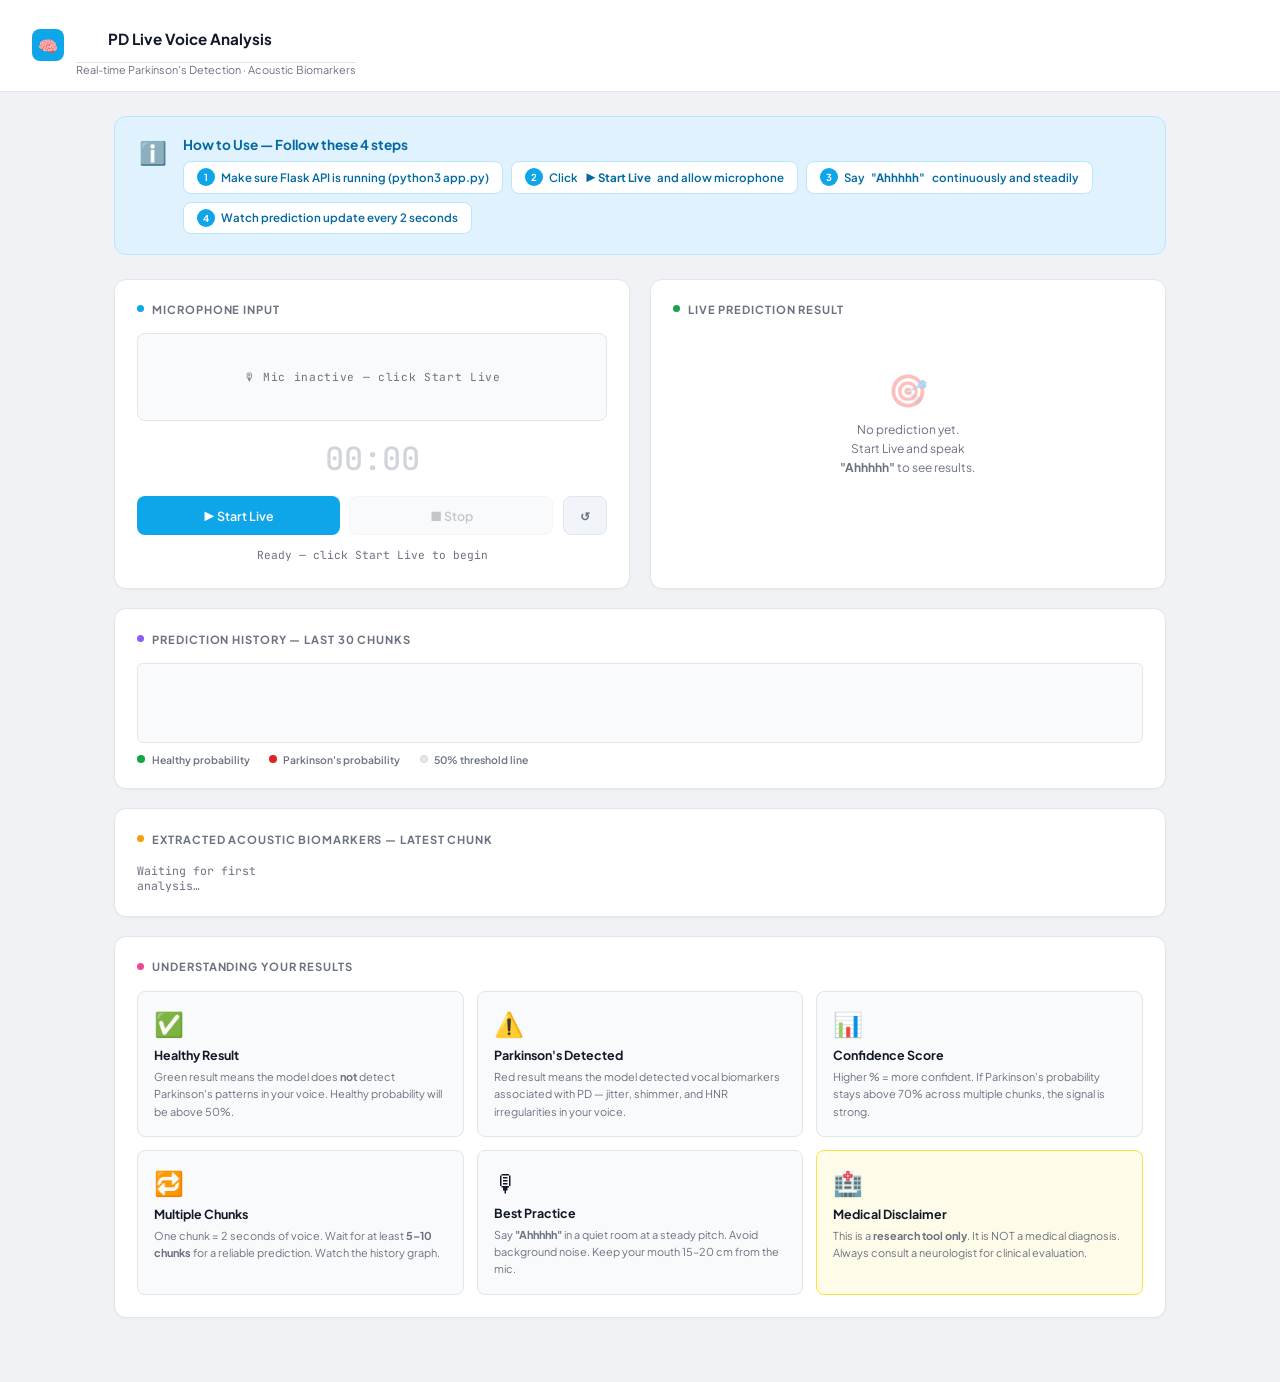
==== index.html @ 87183271 "Initial commit" ====
<!DOCTYPE html>
<html lang="en">
<head>
<meta charset="UTF-8"/>
<meta name="viewport" content="width=device-width, initial-scale=1.0"/>
<title>PD Live Voice Analysis</title>
<link href="https://fonts.googleapis.com/css2?family=Plus+Jakarta+Sans:wght@400;500;600;700;800&family=JetBrains+Mono:wght@400;500&display=swap" rel="stylesheet"/>
<style>
*,*::before,*::after{box-sizing:border-box;margin:0;padding:0}
:root{
  --bg:#f0f2f5;
  --white:#ffffff;
  --border:#e2e5ea;
  --text:#111827;
  --sub:#6b7280;
  --accent:#0ea5e9;
  --accent-bg:#e0f2fe;
  --healthy:#16a34a;
  --healthy-bg:#dcfce7;
  --healthy-border:#86efac;
  --danger:#dc2626;
  --danger-bg:#fee2e2;
  --danger-border:#fca5a5;
  --warn:#d97706;
  --warn-bg:#fef3c7;
  --font:'Plus Jakarta Sans',sans-serif;
  --mono:'JetBrains Mono',monospace;
}
body{font-family:var(--font);background:var(--bg);color:var(--text);min-height:100vh}

/* ── Top bar ──────────────────────────────────────────── */
.topbar{background:var(--white);border-bottom:1px solid var(--border);padding:0.9rem 2rem;display:flex;align-items:center;justify-content:space-between;position:sticky;top:0;z-index:100}
.topbar-left{display:flex;align-items:center;gap:0.75rem}
.logo{width:32px;height:32px;background:var(--accent);border-radius:8px;display:flex;align-items:center;justify-content:center;font-size:1rem}
.topbar h1{font-size:1rem;font-weight:700;color:var(--text)}
.topbar p{font-size:0.72rem;color:var(--sub);margin-top:1px}
.live-pill{display:flex;align-items:center;gap:0.4rem;background:var(--danger-bg);border:1px solid var(--danger-border);color:var(--danger);font-size:0.65rem;font-family:var(--mono);letter-spacing:0.08em;text-transform:uppercase;padding:0.25rem 0.65rem;border-radius:20px;opacity:0;transition:opacity 0.3s}
.live-pill.on{opacity:1}
.live-dot{width:6px;height:6px;border-radius:50%;background:var(--danger);animation:blink 1s infinite}
@keyframes blink{0%,100%{opacity:1}50%{opacity:0.2}}

/* ── Layout ───────────────────────────────────────────── */
.page{max-width:1100px;margin:0 auto;padding:1.5rem 1.5rem 4rem}

/* ── How to use banner ────────────────────────────────── */
.how-banner{background:var(--accent-bg);border:1px solid #bae6fd;border-radius:12px;padding:1.2rem 1.5rem;margin-bottom:1.5rem;display:flex;gap:1rem;align-items:flex-start}
.how-banner .icon{font-size:1.4rem;flex-shrink:0;margin-top:2px}
.how-banner h3{font-size:0.85rem;font-weight:700;color:#0369a1;margin-bottom:0.5rem}
.steps{display:flex;gap:0.5rem;flex-wrap:wrap}
.step{background:white;border:1px solid #bae6fd;border-radius:8px;padding:0.4rem 0.8rem;font-size:0.72rem;color:#0369a1;font-weight:600;display:flex;align-items:center;gap:0.4rem}
.step-num{background:#0ea5e9;color:white;width:18px;height:18px;border-radius:50%;display:flex;align-items:center;justify-content:center;font-size:0.6rem;font-weight:700;flex-shrink:0}

/* ── Grid ─────────────────────────────────────────────── */
.grid{display:grid;grid-template-columns:1fr 1fr;gap:1.2rem;margin-bottom:1.2rem}
@media(max-width:700px){.grid{grid-template-columns:1fr}}
.full{grid-column:1/-1}

/* ── Card ─────────────────────────────────────────────── */
.card{background:var(--white);border:1px solid var(--border);border-radius:12px;padding:1.4rem;box-shadow:0 1px 3px rgba(0,0,0,0.04)}
.card-title{font-size:0.7rem;font-weight:700;letter-spacing:0.08em;text-transform:uppercase;color:var(--sub);margin-bottom:1.1rem;display:flex;align-items:center;gap:0.5rem}
.card-title .dot{width:7px;height:7px;border-radius:50%;background:var(--accent)}

/* ── Waveform ─────────────────────────────────────────── */
.wave-wrap{background:#f8fafc;border:1px solid var(--border);border-radius:8px;height:88px;position:relative;overflow:hidden;margin-bottom:1rem}
canvas{width:100%;height:100%;display:block}
.wave-idle{position:absolute;inset:0;display:flex;align-items:center;justify-content:center;font-size:0.7rem;color:var(--sub);font-family:var(--mono);letter-spacing:0.06em;pointer-events:none;transition:opacity 0.3s}

/* ── Timer ────────────────────────────────────────────── */
.timer{text-align:center;font-family:var(--mono);font-size:2rem;font-weight:500;color:#d1d5db;margin-bottom:1rem;transition:color 0.3s}
.timer.active{color:var(--accent)}

/* ── Buttons ──────────────────────────────────────────── */
.btn-row{display:flex;gap:0.6rem}
.btn{font-family:var(--font);font-size:0.78rem;font-weight:600;border:none;border-radius:8px;padding:0.65rem 1.2rem;cursor:pointer;transition:all 0.15s;flex:1}
.btn:disabled{opacity:0.4;cursor:not-allowed}
.btn:not(:disabled):active{transform:scale(0.97)}
.btn-start{background:var(--accent);color:white}
.btn-start:not(:disabled):hover{background:#0284c7}
.btn-start.recording{background:var(--danger);animation:pulse 1.2s ease-in-out infinite}
@keyframes pulse{0%,100%{box-shadow:0 0 0 0 rgba(220,38,38,0.4)}50%{box-shadow:0 0 0 8px rgba(220,38,38,0)}}
.btn-stop{background:#f1f5f9;color:var(--sub);border:1px solid var(--border)}
.btn-stop:not(:disabled):hover{background:#e2e8f0;color:var(--text)}
.btn-reset{background:#f1f5f9;color:var(--sub);border:1px solid var(--border);flex:0;padding:0.65rem 1rem}
.btn-reset:not(:disabled):hover{background:#fee2e2;color:var(--danger);border-color:var(--danger-border)}

/* ── Status ───────────────────────────────────────────── */
.status{font-size:0.7rem;text-align:center;color:var(--sub);font-family:var(--mono);margin-top:0.8rem;min-height:1.1rem}
.status.ok{color:var(--healthy)}.status.err{color:var(--danger)}.status.live{color:var(--accent)}

/* ── Result idle ──────────────────────────────────────── */
.result-idle{display:flex;flex-direction:column;align-items:center;justify-content:center;height:180px;gap:0.6rem;text-align:center}
.result-idle .icon{font-size:2rem;opacity:0.3}
.result-idle p{font-size:0.75rem;color:var(--sub);line-height:1.6}

/* ── Result card ──────────────────────────────────────── */
.result-box{border-radius:10px;padding:1.2rem;margin-bottom:1rem}
.result-box.healthy{background:var(--healthy-bg);border:1.5px solid var(--healthy-border)}
.result-box.parkinsons{background:var(--danger-bg);border:1.5px solid var(--danger-border)}
.result-box.analyzing{background:var(--accent-bg);border:1.5px solid #bae6fd}
.result-header{display:flex;align-items:center;gap:0.75rem;margin-bottom:0.8rem}
.result-icon{font-size:2rem}
.result-label{font-size:1.5rem;font-weight:800;line-height:1}
.result-box.healthy .result-label{color:var(--healthy)}
.result-box.parkinsons .result-label{color:var(--danger)}
.result-box.analyzing .result-label{color:var(--accent)}
.result-meta{font-size:0.68rem;color:var(--sub);margin-top:0.3rem;font-family:var(--mono)}

/* ── Confidence bars ──────────────────────────────────── */
.conf-row{display:flex;align-items:center;gap:0.7rem;margin-bottom:0.5rem}
.conf-lbl{font-size:0.68rem;font-weight:600;width:85px;flex-shrink:0}
.conf-lbl.h{color:var(--healthy)}.conf-lbl.p{color:var(--danger)}
.bar-bg{flex:1;height:8px;background:#e5e7eb;border-radius:4px;overflow:hidden}
.bar-fg{height:100%;border-radius:4px;transition:width 0.5s cubic-bezier(.34,1.2,.64,1)}
.bar-fg.healthy{background:var(--healthy)}
.bar-fg.danger{background:var(--danger)}
.conf-pct{font-family:var(--mono);font-size:0.75rem;font-weight:600;width:38px;text-align:right}

/* ── Verdict box ──────────────────────────────────────── */
.verdict{border-radius:8px;padding:0.8rem 1rem;font-size:0.78rem;font-weight:600;margin-top:0.8rem;display:flex;gap:0.6rem;align-items:flex-start;line-height:1.5}
.verdict.healthy{background:#f0fdf4;color:#15803d;border:1px solid var(--healthy-border)}
.verdict.parkinsons{background:#fef2f2;color:#b91c1c;border:1px solid var(--danger-border)}
.verdict.low{background:#fefce8;color:#854d0e;border:1px solid #fde047}

/* ── Chunk stats ──────────────────────────────────────── */
.stats-row{display:flex;gap:0.6rem;margin-top:0.8rem;flex-wrap:wrap}
.stat-pill{background:#f8fafc;border:1px solid var(--border);border-radius:6px;padding:0.4rem 0.75rem;font-size:0.65rem;font-family:var(--mono);color:var(--sub);flex:1;min-width:80px;text-align:center}
.stat-pill span{display:block;font-size:0.9rem;font-weight:700;color:var(--text);margin-top:1px}

/* ── History chart ────────────────────────────────────── */
#histCanvas{width:100%;height:80px;display:block;border-radius:6px;background:#f8fafc;border:1px solid var(--border)}
.legend{display:flex;gap:1.2rem;margin-top:0.6rem}
.legend-item{display:flex;align-items:center;gap:0.4rem;font-size:0.65rem;color:var(--sub);font-weight:600}
.legend-dot{width:8px;height:8px;border-radius:50%}

/* ── Features ─────────────────────────────────────────── */
.feat-grid{display:grid;grid-template-columns:repeat(auto-fill,minmax(150px,1fr));gap:0.5rem}
.feat-item{background:#f8fafc;border:1px solid var(--border);border-radius:6px;padding:0.5rem 0.7rem}
.feat-name{font-family:var(--mono);font-size:0.55rem;color:var(--sub);margin-bottom:0.2rem;text-transform:uppercase;letter-spacing:0.04em}
.feat-val{font-family:var(--mono);font-size:0.75rem;font-weight:600;color:var(--text)}

/* ── Guide card ───────────────────────────────────────── */
.guide-grid{display:grid;grid-template-columns:repeat(3,1fr);gap:0.8rem}
@media(max-width:600px){.guide-grid{grid-template-columns:1fr}}
.guide-item{background:#f8fafc;border:1px solid var(--border);border-radius:8px;padding:1rem}
.guide-item .g-icon{font-size:1.5rem;margin-bottom:0.5rem}
.guide-item h4{font-size:0.78rem;font-weight:700;margin-bottom:0.3rem}
.guide-item p{font-size:0.68rem;color:var(--sub);line-height:1.6}
.guide-item.warn{border-color:#fde047;background:#fefce8}
</style>
</head>
<body>

<!-- Top bar -->
<div class="topbar">
  <div class="topbar-left">
    <div class="logo">🧠</div>
    <div>
      <div class="topbar h1" style="font-size:0.95rem;font-weight:700">PD Live Voice Analysis</div>
      <div style="font-size:0.68rem;color:var(--sub)">Real-time Parkinson's Detection · Acoustic Biomarkers</div>
    </div>
  </div>
  <div class="live-pill" id="livePill"><span class="live-dot"></span>Live</div>
</div>

<div class="page">

  <!-- How to use -->
  <div class="how-banner">
    <div class="icon">ℹ️</div>
    <div>
      <h3>How to Use — Follow these 4 steps</h3>
      <div class="steps">
        <div class="step"><div class="step-num">1</div>Make sure Flask API is running (python3 app.py)</div>
        <div class="step"><div class="step-num">2</div>Click <b>▶ Start Live</b> and allow microphone</div>
        <div class="step"><div class="step-num">3</div>Say <b>"Ahhhhh"</b> continuously and steadily</div>
        <div class="step"><div class="step-num">4</div>Watch prediction update every 2 seconds</div>
      </div>
    </div>
  </div>

  <!-- Row 1: Mic + Result -->
  <div class="grid">

    <!-- Mic card -->
    <div class="card">
      <div class="card-title"><div class="dot"></div>Microphone Input</div>
      <div class="wave-wrap">
        <canvas id="waveCanvas"></canvas>
        <div class="wave-idle" id="waveIdle">🎙 Mic inactive — click Start Live</div>
      </div>
      <div class="timer" id="timer">00:00</div>
      <div class="btn-row">
        <button class="btn btn-start" id="startBtn" onclick="startLive()">▶ Start Live</button>
        <button class="btn btn-stop"  id="stopBtn"  onclick="stopLive()" disabled>■ Stop</button>
        <button class="btn btn-reset" id="resetBtn" onclick="resetAll()">↺</button>
      </div>
      <div class="status" id="status">Ready — click Start Live to begin</div>
    </div>

    <!-- Result card -->
    <div class="card">
      <div class="card-title"><div class="dot" style="background:#16a34a"></div>Live Prediction Result</div>
      <div id="resultArea">
        <div class="result-idle">
          <div class="icon">🎯</div>
          <p>No prediction yet.<br>Start Live and speak<br><b>"Ahhhhh"</b> to see results.</p>
        </div>
      </div>
    </div>

  </div>

  <!-- Row 2: History -->
  <div class="card full" style="margin-bottom:1.2rem">
    <div class="card-title"><div class="dot" style="background:#8b5cf6"></div>Prediction History — Last 30 Chunks</div>
    <canvas id="histCanvas"></canvas>
    <div class="legend">
      <div class="legend-item"><div class="legend-dot" style="background:var(--healthy)"></div>Healthy probability</div>
      <div class="legend-item"><div class="legend-dot" style="background:var(--danger)"></div>Parkinson's probability</div>
      <div class="legend-item"><div class="legend-dot" style="background:#e5e7eb;border:1px solid #d1d5db"></div>50% threshold line</div>
    </div>
  </div>

  <!-- Row 3: Features -->
  <div class="card full" style="margin-bottom:1.2rem">
    <div class="card-title"><div class="dot" style="background:#f59e0b"></div>Extracted Acoustic Biomarkers — Latest Chunk</div>
    <div class="feat-grid" id="featGrid">
      <div style="font-size:0.72rem;color:var(--sub);font-family:var(--mono)">Waiting for first analysis…</div>
    </div>
  </div>

  <!-- Row 4: Guide -->
  <div class="card full">
    <div class="card-title"><div class="dot" style="background:#ec4899"></div>Understanding Your Results</div>
    <div class="guide-grid">
      <div class="guide-item">
        <div class="g-icon">✅</div>
        <h4>Healthy Result</h4>
        <p>Green result means the model does <b>not</b> detect Parkinson's patterns in your voice. Healthy probability will be above 50%.</p>
      </div>
      <div class="guide-item">
        <div class="g-icon">⚠️</div>
        <h4>Parkinson's Detected</h4>
        <p>Red result means the model detected vocal biomarkers associated with PD — jitter, shimmer, and HNR irregularities in your voice.</p>
      </div>
      <div class="guide-item">
        <div class="g-icon">📊</div>
        <h4>Confidence Score</h4>
        <p>Higher % = more confident. If Parkinson's probability stays above 70% across multiple chunks, the signal is strong.</p>
      </div>
      <div class="guide-item">
        <div class="g-icon">🔁</div>
        <h4>Multiple Chunks</h4>
        <p>One chunk = 2 seconds of voice. Wait for at least <b>5–10 chunks</b> for a reliable prediction. Watch the history graph.</p>
      </div>
      <div class="guide-item">
        <div class="g-icon">🎙</div>
        <h4>Best Practice</h4>
        <p>Say <b>"Ahhhhh"</b> in a quiet room at a steady pitch. Avoid background noise. Keep your mouth 15–20 cm from the mic.</p>
      </div>
      <div class="guide-item warn">
        <div class="g-icon">🏥</div>
        <h4>Medical Disclaimer</h4>
        <p>This is a <b>research tool only</b>. It is NOT a medical diagnosis. Always consult a neurologist for clinical evaluation.</p>
      </div>
    </div>
  </div>

</div><!-- /page -->

<script>
const API = "http://127.0.0.1:5000/stream-chunk";
const CHUNK_MS = 2000;

let audioCtx=null,analyserNode=null,stream=null,animFrameId=null;
let timerInterval=null,elapsed=0;
let predHistory=[],chunkCount=0,isLive=false;
let healthyCount=0,pdCount=0;

const waveCanvas=document.getElementById("waveCanvas"),wCtx=waveCanvas.getContext("2d");
const histCanvas=document.getElementById("histCanvas"),hCtx=histCanvas.getContext("2d");

// ── Waveform ──────────────────────────────────────────────
function drawWave(){
  const buf=new Uint8Array(analyserNode.frequencyBinCount);
  function loop(){
    animFrameId=requestAnimationFrame(loop);
    analyserNode.getByteTimeDomainData(buf);
    const W=waveCanvas.width=waveCanvas.offsetWidth,H=waveCanvas.height=waveCanvas.offsetHeight;
    wCtx.fillStyle="#f8fafc";wCtx.fillRect(0,0,W,H);
    wCtx.lineWidth=2;wCtx.strokeStyle="#0ea5e9";wCtx.shadowColor="#0ea5e9";wCtx.shadowBlur=6;
    wCtx.beginPath();
    buf.forEach((v,i)=>{const x=i*(W/buf.length),y=(v/128)*(H/2);i===0?wCtx.moveTo(x,y):wCtx.lineTo(x,y);});
    wCtx.stroke();
  }
  loop();
}
function clearWave(){
  cancelAnimationFrame(animFrameId);
  const W=waveCanvas.width=waveCanvas.offsetWidth,H=waveCanvas.height=waveCanvas.offsetHeight;
  wCtx.fillStyle="#f8fafc";wCtx.fillRect(0,0,W,H);
}

// ── History chart ─────────────────────────────────────────
function drawHistory(){
  const W=histCanvas.width=histCanvas.offsetWidth,H=histCanvas.height=histCanvas.offsetHeight;
  hCtx.fillStyle="#f8fafc";hCtx.fillRect(0,0,W,H);
  if(predHistory.length<2)return;
  const n=predHistory.length,step=W/(n-1);
  // threshold
  hCtx.setLineDash([4,4]);hCtx.strokeStyle="#d1d5db";hCtx.lineWidth=1;
  hCtx.beginPath();hCtx.moveTo(0,H*0.5);hCtx.lineTo(W,H*0.5);hCtx.stroke();
  hCtx.setLineDash([]);
  // healthy
  hCtx.beginPath();hCtx.strokeStyle="#16a34a";hCtx.lineWidth=2;hCtx.shadowColor="#16a34a";hCtx.shadowBlur=4;
  predHistory.forEach((p,i)=>{const x=i*step,y=H-p.healthy*H;i===0?hCtx.moveTo(x,y):hCtx.lineTo(x,y);});
  hCtx.stroke();
  // parkinsons
  hCtx.beginPath();hCtx.strokeStyle="#dc2626";hCtx.lineWidth=2;hCtx.shadowColor="#dc2626";hCtx.shadowBlur=4;
  predHistory.forEach((p,i)=>{const x=i*step,y=H-p.parkinsons*H;i===0?hCtx.moveTo(x,y):hCtx.lineTo(x,y);});
  hCtx.stroke();
}

// ── Timer ─────────────────────────────────────────────────
function startTimer(){elapsed=0;updateTimer();timerInterval=setInterval(()=>{elapsed++;updateTimer();},1000);document.getElementById("timer").classList.add("active");}
function stopTimer(){clearInterval(timerInterval);document.getElementById("timer").classList.remove("active");}
function updateTimer(){const m=String(Math.floor(elapsed/60)).padStart(2,"0"),s=String(elapsed%60).padStart(2,"0");document.getElementById("timer").textContent=`${m}:${s}`;}

// ── WAV encoder ───────────────────────────────────────────
async function toWav(blob){
  const ab=await blob.arrayBuffer(),ctx=new AudioContext(),dec=await ctx.decodeAudioData(ab),raw=dec.getChannelData(0),sr=dec.sampleRate;
  const buf=new ArrayBuffer(44+raw.length*2),v=new DataView(buf);
  const ws=(o,s)=>{for(let i=0;i<s.length;i++)v.setUint8(o+i,s.charCodeAt(i));};
  ws(0,"RIFF");v.setUint32(4,36+raw.length*2,true);ws(8,"WAVE");ws(12,"fmt ");
  v.setUint32(16,16,true);v.setUint16(20,1,true);v.setUint16(22,1,true);
  v.setUint32(24,sr,true);v.setUint32(28,sr*2,true);v.setUint16(32,2,true);v.setUint16(34,16,true);
  ws(36,"data");v.setUint32(40,raw.length*2,true);
  let o=44;for(let i=0;i<raw.length;i++,o+=2){const s=Math.max(-1,Math.min(1,raw[i]));v.setInt16(o,s<0?s*0x8000:s*0x7FFF,true);}
  return new Blob([buf],{type:"audio/wav"});
}

// ── Send chunk ────────────────────────────────────────────
async function sendChunk(chunks){
  if(!chunks.length)return;
  const blob=new Blob(chunks,{type:"audio/webm"});
  let wav;try{wav=await toWav(blob);}catch(e){wav=blob;}
  const form=new FormData();form.append("audio",wav,"chunk.wav");
  try{
    const res=await fetch(API,{method:"POST",body:form});
    const data=await res.json();
    console.log("[CHUNK]", data);
    if(data.error){
      const msg = data.error;
      setStatus("Error: " + msg, "err");
      document.getElementById("resultArea").innerHTML=
        '<div style="background:#fef2f2;border:1.5px solid #fca5a5;border-radius:10px;padding:1.2rem;">'
        +'<div style="font-weight:700;color:#dc2626;margin-bottom:0.5rem;">⚠️ Extraction Error</div>'
        +'<div style="font-size:0.75rem;color:#b91c1c;font-family:var(--mono);line-height:1.6;">'+msg+'</div>'
        +'<div style="font-size:0.68rem;color:#6b7280;margin-top:0.6rem;">Speak louder or move closer to mic.</div>'
        +'</div>';
      return;
    }
    chunkCount++;
    if(data.prediction===1)pdCount++;else healthyCount++;
    predHistory.push({healthy:data.probabilities.healthy,parkinsons:data.probabilities.parkinsons});
    if(predHistory.length>30)predHistory.shift();
    updateResult(data);
    updateFeatures(data.features);
    drawHistory();
  }catch(e){
    console.error("[FETCH ERROR]", e);
    setStatus("Cannot reach API — is python3 app.py running?","err");
  }
}

// ── Start live ────────────────────────────────────────────
async function startLive(){
  try{stream=await navigator.mediaDevices.getUserMedia({audio:true});}
  catch(e){setStatus("❌ Microphone access denied! Allow mic in browser.","err");return;}
  audioCtx=new AudioContext();
  const src=audioCtx.createMediaStreamSource(stream);
  analyserNode=audioCtx.createAnalyser();analyserNode.fftSize=2048;src.connect(analyserNode);
  document.getElementById("waveIdle").style.opacity="0";
  drawWave();startTimer();
  isLive=true;
  document.getElementById("livePill").classList.add("on");
  document.getElementById("startBtn").textContent="● Recording…";
  document.getElementById("startBtn").classList.add("recording");
  document.getElementById("startBtn").disabled=true;
  document.getElementById("stopBtn").disabled=false;
  setStatus("🔴 Live — say 'Ahhhhh' steadily into the mic","live");

  function startChunk(){
    if(!isLive)return;
    const mr=new MediaRecorder(stream,{mimeType:"audio/webm"});
    const chunks=[];
    mr.ondataavailable=e=>{if(e.data.size>0)chunks.push(e.data);};
    mr.onstop=()=>{sendChunk(chunks);if(isLive)startChunk();};
    mr.start();
    setTimeout(()=>{if(mr.state!=="inactive")mr.stop();},CHUNK_MS);
  }
  startChunk();
}

// ── Stop live ─────────────────────────────────────────────
function stopLive(){
  isLive=false;
  if(stream)stream.getTracks().forEach(t=>t.stop());
  cancelAnimationFrame(animFrameId);stopTimer();clearWave();
  document.getElementById("livePill").classList.remove("on");
  document.getElementById("startBtn").textContent="▶ Start Live";
  document.getElementById("startBtn").classList.remove("recording");
  document.getElementById("startBtn").disabled=false;
  document.getElementById("stopBtn").disabled=true;
  document.getElementById("waveIdle").style.opacity="1";
  // Show summary
  if(chunkCount>0){
    const dominant=pdCount>healthyCount?"Parkinson's":"Healthy";
    const dominantPct=Math.round((dominant==="Healthy"?healthyCount:pdCount)/chunkCount*100);
    setStatus(`Stopped · ${chunkCount} chunks · Overall: ${dominant} (${dominantPct}% of chunks)`,"ok");
  } else {
    setStatus("Stopped — no chunks were analyzed","");
  }
}

function resetAll(){
  stopLive();elapsed=0;updateTimer();predHistory=[];chunkCount=0;healthyCount=0;pdCount=0;
  drawHistory();
  document.getElementById("resultArea").innerHTML=`<div class="result-idle"><div class="icon">🎯</div><p>No prediction yet.<br>Start Live and speak<br><b>"Ahhhhh"</b> to see results.</p></div>`;
  document.getElementById("featGrid").innerHTML=`<div style="font-size:0.72rem;color:var(--sub);font-family:var(--mono)">Waiting for first analysis…</div>`;
  setStatus("Reset — click Start Live to begin");
}

// ── Update result UI ──────────────────────────────────────
function updateResult(data){
  const isPos=data.prediction===1;
  const pH=Math.round(data.probabilities.healthy*100);
  const pP=Math.round(data.probabilities.parkinsons*100);
  const cls=isPos?"parkinsons":"healthy";
  const icon=isPos?"⚠️":"✅";
  const totalChunks=healthyCount+pdCount;
  const overallPD=Math.round(pdCount/totalChunks*100);

  // Verdict message
  let verdict="",verdictCls="healthy";
  if(isPos){
    if(pP>=80){verdict=`⚠️ Strong Parkinson's signal (${pP}% confidence). Detected in ${pdCount}/${totalChunks} chunks. Consult a neurologist.`;verdictCls="parkinsons";}
    else if(pP>=60){verdict=`⚠️ Moderate Parkinson's signal (${pP}% confidence). Keep speaking for more data.`;verdictCls="parkinsons";}
    else{verdict=`🟡 Weak signal (${pP}% confidence). Low certainty — continue for more chunks.`;verdictCls="low";}
  } else {
    if(pH>=80){verdict=`✅ Strong healthy signal (${pH}% confidence). No Parkinson's patterns detected.`;verdictCls="healthy";}
    else{verdict=`🟡 Mild healthy signal (${pH}% confidence). Continue speaking for higher confidence.`;verdictCls="low";}
  }

  document.getElementById("resultArea").innerHTML=`
    <div class="result-box ${cls}">
      <div class="result-header">
        <div class="result-icon">${icon}</div>
        <div>
          <div class="result-label">${data.label}</div>
          <div class="result-meta">Chunk #${chunkCount} · ${elapsed}s elapsed</div>
        </div>
      </div>
      <div class="conf-row">
        <div class="conf-lbl h">Healthy</div>
        <div class="bar-bg"><div class="bar-fg healthy" style="width:${pH}%"></div></div>
        <div class="conf-pct" style="color:var(--healthy)">${pH}%</div>
      </div>
      <div class="conf-row">
        <div class="conf-lbl p">Parkinson's</div>
        <div class="bar-bg"><div class="bar-fg danger" style="width:${pP}%"></div></div>
        <div class="conf-pct" style="color:var(--danger)">${pP}%</div>
      </div>
    </div>
    <div class="verdict ${verdictCls}">${verdict}</div>
    <div class="stats-row">
      <div class="stat-pill">Chunks<span>${totalChunks}</span></div>
      <div class="stat-pill">Healthy<span style="color:var(--healthy)">${healthyCount}</span></div>
      <div class="stat-pill">Parkinson's<span style="color:var(--danger)">${pdCount}</span></div>
      <div class="stat-pill">PD Rate<span style="color:${overallPD>50?'var(--danger)':'var(--healthy)'}">${overallPD}%</span></div>
    </div>`;
}

function updateFeatures(features){
  if(!features)return;
  document.getElementById("featGrid").innerHTML=Object.entries(features).map(([k,v])=>
    `<div class="feat-item"><div class="feat-name">${k}</div><div class="feat-val">${v}</div></div>`
  ).join("");
}
function setStatus(msg,cls=""){const el=document.getElementById("status");el.textContent=msg;el.className="status "+cls;}
</script>
</body>
</html>
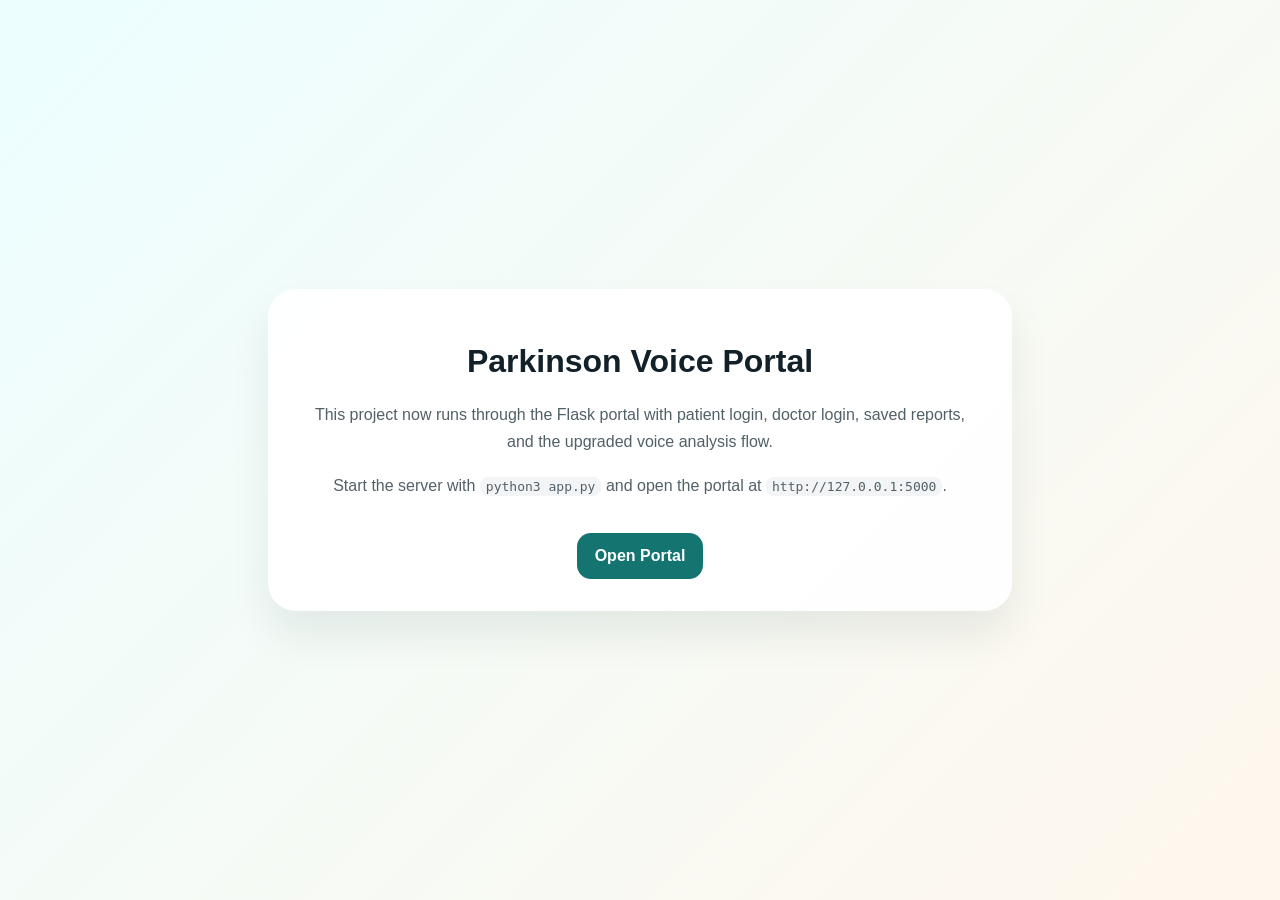
==== commit 37a9d732: "added new features" ====
--- a/index.html
+++ b/index.html
@@ -1,493 +1,61 @@
 <!DOCTYPE html>
 <html lang="en">
 <head>
-<meta charset="UTF-8"/>
-<meta name="viewport" content="width=device-width, initial-scale=1.0"/>
-<title>PD Live Voice Analysis</title>
-<link href="https://fonts.googleapis.com/css2?family=Plus+Jakarta+Sans:wght@400;500;600;700;800&family=JetBrains+Mono:wght@400;500&display=swap" rel="stylesheet"/>
-<style>
-*,*::before,*::after{box-sizing:border-box;margin:0;padding:0}
-:root{
-  --bg:#f0f2f5;
-  --white:#ffffff;
-  --border:#e2e5ea;
-  --text:#111827;
-  --sub:#6b7280;
-  --accent:#0ea5e9;
-  --accent-bg:#e0f2fe;
-  --healthy:#16a34a;
-  --healthy-bg:#dcfce7;
-  --healthy-border:#86efac;
-  --danger:#dc2626;
-  --danger-bg:#fee2e2;
-  --danger-border:#fca5a5;
-  --warn:#d97706;
-  --warn-bg:#fef3c7;
-  --font:'Plus Jakarta Sans',sans-serif;
-  --mono:'JetBrains Mono',monospace;
-}
-body{font-family:var(--font);background:var(--bg);color:var(--text);min-height:100vh}
+  <meta charset="UTF-8">
+  <meta name="viewport" content="width=device-width, initial-scale=1.0">
+  <title>Parkinson Voice Portal</title>
+  <style>
+    body {
+      margin: 0;
+      min-height: 100vh;
+      display: grid;
+      place-items: center;
+      font-family: "Segoe UI", sans-serif;
+      background: linear-gradient(135deg, #ecfeff, #fff7ed);
+      color: #122029;
+    }
 
-/* ── Top bar ──────────────────────────────────────────── */
-.topbar{background:var(--white);border-bottom:1px solid var(--border);padding:0.9rem 2rem;display:flex;align-items:center;justify-content:space-between;position:sticky;top:0;z-index:100}
-.topbar-left{display:flex;align-items:center;gap:0.75rem}
-.logo{width:32px;height:32px;background:var(--accent);border-radius:8px;display:flex;align-items:center;justify-content:center;font-size:1rem}
-.topbar h1{font-size:1rem;font-weight:700;color:var(--text)}
-.topbar p{font-size:0.72rem;color:var(--sub);margin-top:1px}
-.live-pill{display:flex;align-items:center;gap:0.4rem;background:var(--danger-bg);border:1px solid var(--danger-border);color:var(--danger);font-size:0.65rem;font-family:var(--mono);letter-spacing:0.08em;text-transform:uppercase;padding:0.25rem 0.65rem;border-radius:20px;opacity:0;transition:opacity 0.3s}
-.live-pill.on{opacity:1}
-.live-dot{width:6px;height:6px;border-radius:50%;background:var(--danger);animation:blink 1s infinite}
-@keyframes blink{0%,100%{opacity:1}50%{opacity:0.2}}
+    main {
+      width: min(680px, calc(100% - 32px));
+      padding: 32px;
+      border-radius: 28px;
+      background: rgba(255, 255, 255, 0.92);
+      box-shadow: 0 24px 40px rgba(18, 32, 41, 0.08);
+      text-align: center;
+    }
 
-/* ── Layout ───────────────────────────────────────────── */
-.page{max-width:1100px;margin:0 auto;padding:1.5rem 1.5rem 4rem}
+    a {
+      display: inline-block;
+      margin-top: 18px;
+      padding: 14px 18px;
+      border-radius: 14px;
+      background: #14746f;
+      color: white;
+      text-decoration: none;
+      font-weight: 700;
+    }
 
-/* ── How to use banner ────────────────────────────────── */
-.how-banner{background:var(--accent-bg);border:1px solid #bae6fd;border-radius:12px;padding:1.2rem 1.5rem;margin-bottom:1.5rem;display:flex;gap:1rem;align-items:flex-start}
-.how-banner .icon{font-size:1.4rem;flex-shrink:0;margin-top:2px}
-.how-banner h3{font-size:0.85rem;font-weight:700;color:#0369a1;margin-bottom:0.5rem}
-.steps{display:flex;gap:0.5rem;flex-wrap:wrap}
-.step{background:white;border:1px solid #bae6fd;border-radius:8px;padding:0.4rem 0.8rem;font-size:0.72rem;color:#0369a1;font-weight:600;display:flex;align-items:center;gap:0.4rem}
-.step-num{background:#0ea5e9;color:white;width:18px;height:18px;border-radius:50%;display:flex;align-items:center;justify-content:center;font-size:0.6rem;font-weight:700;flex-shrink:0}
+    p {
+      line-height: 1.7;
+      color: #526168;
+    }
 
-/* ── Grid ─────────────────────────────────────────────── */
-.grid{display:grid;grid-template-columns:1fr 1fr;gap:1.2rem;margin-bottom:1.2rem}
-@media(max-width:700px){.grid{grid-template-columns:1fr}}
-.full{grid-column:1/-1}
-
-/* ── Card ─────────────────────────────────────────────── */
-.card{background:var(--white);border:1px solid var(--border);border-radius:12px;padding:1.4rem;box-shadow:0 1px 3px rgba(0,0,0,0.04)}
-.card-title{font-size:0.7rem;font-weight:700;letter-spacing:0.08em;text-transform:uppercase;color:var(--sub);margin-bottom:1.1rem;display:flex;align-items:center;gap:0.5rem}
-.card-title .dot{width:7px;height:7px;border-radius:50%;background:var(--accent)}
-
-/* ── Waveform ─────────────────────────────────────────── */
-.wave-wrap{background:#f8fafc;border:1px solid var(--border);border-radius:8px;height:88px;position:relative;overflow:hidden;margin-bottom:1rem}
-canvas{width:100%;height:100%;display:block}
-.wave-idle{position:absolute;inset:0;display:flex;align-items:center;justify-content:center;font-size:0.7rem;color:var(--sub);font-family:var(--mono);letter-spacing:0.06em;pointer-events:none;transition:opacity 0.3s}
-
-/* ── Timer ────────────────────────────────────────────── */
-.timer{text-align:center;font-family:var(--mono);font-size:2rem;font-weight:500;color:#d1d5db;margin-bottom:1rem;transition:color 0.3s}
-.timer.active{color:var(--accent)}
-
-/* ── Buttons ──────────────────────────────────────────── */
-.btn-row{display:flex;gap:0.6rem}
-.btn{font-family:var(--font);font-size:0.78rem;font-weight:600;border:none;border-radius:8px;padding:0.65rem 1.2rem;cursor:pointer;transition:all 0.15s;flex:1}
-.btn:disabled{opacity:0.4;cursor:not-allowed}
-.btn:not(:disabled):active{transform:scale(0.97)}
-.btn-start{background:var(--accent);color:white}
-.btn-start:not(:disabled):hover{background:#0284c7}
-.btn-start.recording{background:var(--danger);animation:pulse 1.2s ease-in-out infinite}
-@keyframes pulse{0%,100%{box-shadow:0 0 0 0 rgba(220,38,38,0.4)}50%{box-shadow:0 0 0 8px rgba(220,38,38,0)}}
-.btn-stop{background:#f1f5f9;color:var(--sub);border:1px solid var(--border)}
-.btn-stop:not(:disabled):hover{background:#e2e8f0;color:var(--text)}
-.btn-reset{background:#f1f5f9;color:var(--sub);border:1px solid var(--border);flex:0;padding:0.65rem 1rem}
-.btn-reset:not(:disabled):hover{background:#fee2e2;color:var(--danger);border-color:var(--danger-border)}
-
-/* ── Status ───────────────────────────────────────────── */
-.status{font-size:0.7rem;text-align:center;color:var(--sub);font-family:var(--mono);margin-top:0.8rem;min-height:1.1rem}
-.status.ok{color:var(--healthy)}.status.err{color:var(--danger)}.status.live{color:var(--accent)}
-
-/* ── Result idle ──────────────────────────────────────── */
-.result-idle{display:flex;flex-direction:column;align-items:center;justify-content:center;height:180px;gap:0.6rem;text-align:center}
-.result-idle .icon{font-size:2rem;opacity:0.3}
-.result-idle p{font-size:0.75rem;color:var(--sub);line-height:1.6}
-
-/* ── Result card ──────────────────────────────────────── */
-.result-box{border-radius:10px;padding:1.2rem;margin-bottom:1rem}
-.result-box.healthy{background:var(--healthy-bg);border:1.5px solid var(--healthy-border)}
-.result-box.parkinsons{background:var(--danger-bg);border:1.5px solid var(--danger-border)}
-.result-box.analyzing{background:var(--accent-bg);border:1.5px solid #bae6fd}
-.result-header{display:flex;align-items:center;gap:0.75rem;margin-bottom:0.8rem}
-.result-icon{font-size:2rem}
-.result-label{font-size:1.5rem;font-weight:800;line-height:1}
-.result-box.healthy .result-label{color:var(--healthy)}
-.result-box.parkinsons .result-label{color:var(--danger)}
-.result-box.analyzing .result-label{color:var(--accent)}
-.result-meta{font-size:0.68rem;color:var(--sub);margin-top:0.3rem;font-family:var(--mono)}
-
-/* ── Confidence bars ──────────────────────────────────── */
-.conf-row{display:flex;align-items:center;gap:0.7rem;margin-bottom:0.5rem}
-.conf-lbl{font-size:0.68rem;font-weight:600;width:85px;flex-shrink:0}
-.conf-lbl.h{color:var(--healthy)}.conf-lbl.p{color:var(--danger)}
-.bar-bg{flex:1;height:8px;background:#e5e7eb;border-radius:4px;overflow:hidden}
-.bar-fg{height:100%;border-radius:4px;transition:width 0.5s cubic-bezier(.34,1.2,.64,1)}
-.bar-fg.healthy{background:var(--healthy)}
-.bar-fg.danger{background:var(--danger)}
-.conf-pct{font-family:var(--mono);font-size:0.75rem;font-weight:600;width:38px;text-align:right}
-
-/* ── Verdict box ──────────────────────────────────────── */
-.verdict{border-radius:8px;padding:0.8rem 1rem;font-size:0.78rem;font-weight:600;margin-top:0.8rem;display:flex;gap:0.6rem;align-items:flex-start;line-height:1.5}
-.verdict.healthy{background:#f0fdf4;color:#15803d;border:1px solid var(--healthy-border)}
-.verdict.parkinsons{background:#fef2f2;color:#b91c1c;border:1px solid var(--danger-border)}
-.verdict.low{background:#fefce8;color:#854d0e;border:1px solid #fde047}
-
-/* ── Chunk stats ──────────────────────────────────────── */
-.stats-row{display:flex;gap:0.6rem;margin-top:0.8rem;flex-wrap:wrap}
-.stat-pill{background:#f8fafc;border:1px solid var(--border);border-radius:6px;padding:0.4rem 0.75rem;font-size:0.65rem;font-family:var(--mono);color:var(--sub);flex:1;min-width:80px;text-align:center}
-.stat-pill span{display:block;font-size:0.9rem;font-weight:700;color:var(--text);margin-top:1px}
-
-/* ── History chart ────────────────────────────────────── */
-#histCanvas{width:100%;height:80px;display:block;border-radius:6px;background:#f8fafc;border:1px solid var(--border)}
-.legend{display:flex;gap:1.2rem;margin-top:0.6rem}
-.legend-item{display:flex;align-items:center;gap:0.4rem;font-size:0.65rem;color:var(--sub);font-weight:600}
-.legend-dot{width:8px;height:8px;border-radius:50%}
-
-/* ── Features ─────────────────────────────────────────── */
-.feat-grid{display:grid;grid-template-columns:repeat(auto-fill,minmax(150px,1fr));gap:0.5rem}
-.feat-item{background:#f8fafc;border:1px solid var(--border);border-radius:6px;padding:0.5rem 0.7rem}
-.feat-name{font-family:var(--mono);font-size:0.55rem;color:var(--sub);margin-bottom:0.2rem;text-transform:uppercase;letter-spacing:0.04em}
-.feat-val{font-family:var(--mono);font-size:0.75rem;font-weight:600;color:var(--text)}
-
-/* ── Guide card ───────────────────────────────────────── */
-.guide-grid{display:grid;grid-template-columns:repeat(3,1fr);gap:0.8rem}
-@media(max-width:600px){.guide-grid{grid-template-columns:1fr}}
-.guide-item{background:#f8fafc;border:1px solid var(--border);border-radius:8px;padding:1rem}
-.guide-item .g-icon{font-size:1.5rem;margin-bottom:0.5rem}
-.guide-item h4{font-size:0.78rem;font-weight:700;margin-bottom:0.3rem}
-.guide-item p{font-size:0.68rem;color:var(--sub);line-height:1.6}
-.guide-item.warn{border-color:#fde047;background:#fefce8}
-</style>
+    code {
+      background: #f3f4f6;
+      padding: 2px 6px;
+      border-radius: 8px;
+    }
+  </style>
 </head>
 <body>
-
-<!-- Top bar -->
-<div class="topbar">
-  <div class="topbar-left">
-    <div class="logo">🧠</div>
-    <div>
-      <div class="topbar h1" style="font-size:0.95rem;font-weight:700">PD Live Voice Analysis</div>
-      <div style="font-size:0.68rem;color:var(--sub)">Real-time Parkinson's Detection · Acoustic Biomarkers</div>
-    </div>
-  </div>
-  <div class="live-pill" id="livePill"><span class="live-dot"></span>Live</div>
-</div>
-
-<div class="page">
-
-  <!-- How to use -->
-  <div class="how-banner">
-    <div class="icon">ℹ️</div>
-    <div>
-      <h3>How to Use — Follow these 4 steps</h3>
-      <div class="steps">
-        <div class="step"><div class="step-num">1</div>Make sure Flask API is running (python3 app.py)</div>
-        <div class="step"><div class="step-num">2</div>Click <b>▶ Start Live</b> and allow microphone</div>
-        <div class="step"><div class="step-num">3</div>Say <b>"Ahhhhh"</b> continuously and steadily</div>
-        <div class="step"><div class="step-num">4</div>Watch prediction update every 2 seconds</div>
-      </div>
-    </div>
-  </div>
-
-  <!-- Row 1: Mic + Result -->
-  <div class="grid">
-
-    <!-- Mic card -->
-    <div class="card">
-      <div class="card-title"><div class="dot"></div>Microphone Input</div>
-      <div class="wave-wrap">
-        <canvas id="waveCanvas"></canvas>
-        <div class="wave-idle" id="waveIdle">🎙 Mic inactive — click Start Live</div>
-      </div>
-      <div class="timer" id="timer">00:00</div>
-      <div class="btn-row">
-        <button class="btn btn-start" id="startBtn" onclick="startLive()">▶ Start Live</button>
-        <button class="btn btn-stop"  id="stopBtn"  onclick="stopLive()" disabled>■ Stop</button>
-        <button class="btn btn-reset" id="resetBtn" onclick="resetAll()">↺</button>
-      </div>
-      <div class="status" id="status">Ready — click Start Live to begin</div>
-    </div>
-
-    <!-- Result card -->
-    <div class="card">
-      <div class="card-title"><div class="dot" style="background:#16a34a"></div>Live Prediction Result</div>
-      <div id="resultArea">
-        <div class="result-idle">
-          <div class="icon">🎯</div>
-          <p>No prediction yet.<br>Start Live and speak<br><b>"Ahhhhh"</b> to see results.</p>
-        </div>
-      </div>
-    </div>
-
-  </div>
-
-  <!-- Row 2: History -->
-  <div class="card full" style="margin-bottom:1.2rem">
-    <div class="card-title"><div class="dot" style="background:#8b5cf6"></div>Prediction History — Last 30 Chunks</div>
-    <canvas id="histCanvas"></canvas>
-    <div class="legend">
-      <div class="legend-item"><div class="legend-dot" style="background:var(--healthy)"></div>Healthy probability</div>
-      <div class="legend-item"><div class="legend-dot" style="background:var(--danger)"></div>Parkinson's probability</div>
-      <div class="legend-item"><div class="legend-dot" style="background:#e5e7eb;border:1px solid #d1d5db"></div>50% threshold line</div>
-    </div>
-  </div>
-
-  <!-- Row 3: Features -->
-  <div class="card full" style="margin-bottom:1.2rem">
-    <div class="card-title"><div class="dot" style="background:#f59e0b"></div>Extracted Acoustic Biomarkers — Latest Chunk</div>
-    <div class="feat-grid" id="featGrid">
-      <div style="font-size:0.72rem;color:var(--sub);font-family:var(--mono)">Waiting for first analysis…</div>
-    </div>
-  </div>
-
-  <!-- Row 4: Guide -->
-  <div class="card full">
-    <div class="card-title"><div class="dot" style="background:#ec4899"></div>Understanding Your Results</div>
-    <div class="guide-grid">
-      <div class="guide-item">
-        <div class="g-icon">✅</div>
-        <h4>Healthy Result</h4>
-        <p>Green result means the model does <b>not</b> detect Parkinson's patterns in your voice. Healthy probability will be above 50%.</p>
-      </div>
-      <div class="guide-item">
-        <div class="g-icon">⚠️</div>
-        <h4>Parkinson's Detected</h4>
-        <p>Red result means the model detected vocal biomarkers associated with PD — jitter, shimmer, and HNR irregularities in your voice.</p>
-      </div>
-      <div class="guide-item">
-        <div class="g-icon">📊</div>
-        <h4>Confidence Score</h4>
-        <p>Higher % = more confident. If Parkinson's probability stays above 70% across multiple chunks, the signal is strong.</p>
-      </div>
-      <div class="guide-item">
-        <div class="g-icon">🔁</div>
-        <h4>Multiple Chunks</h4>
-        <p>One chunk = 2 seconds of voice. Wait for at least <b>5–10 chunks</b> for a reliable prediction. Watch the history graph.</p>
-      </div>
-      <div class="guide-item">
-        <div class="g-icon">🎙</div>
-        <h4>Best Practice</h4>
-        <p>Say <b>"Ahhhhh"</b> in a quiet room at a steady pitch. Avoid background noise. Keep your mouth 15–20 cm from the mic.</p>
-      </div>
-      <div class="guide-item warn">
-        <div class="g-icon">🏥</div>
-        <h4>Medical Disclaimer</h4>
-        <p>This is a <b>research tool only</b>. It is NOT a medical diagnosis. Always consult a neurologist for clinical evaluation.</p>
-      </div>
-    </div>
-  </div>
-
-</div><!-- /page -->
-
-<script>
-const API = "http://127.0.0.1:5000/stream-chunk";
-const CHUNK_MS = 2000;
-
-let audioCtx=null,analyserNode=null,stream=null,animFrameId=null;
-let timerInterval=null,elapsed=0;
-let predHistory=[],chunkCount=0,isLive=false;
-let healthyCount=0,pdCount=0;
-
-const waveCanvas=document.getElementById("waveCanvas"),wCtx=waveCanvas.getContext("2d");
-const histCanvas=document.getElementById("histCanvas"),hCtx=histCanvas.getContext("2d");
-
-// ── Waveform ──────────────────────────────────────────────
-function drawWave(){
-  const buf=new Uint8Array(analyserNode.frequencyBinCount);
-  function loop(){
-    animFrameId=requestAnimationFrame(loop);
-    analyserNode.getByteTimeDomainData(buf);
-    const W=waveCanvas.width=waveCanvas.offsetWidth,H=waveCanvas.height=waveCanvas.offsetHeight;
-    wCtx.fillStyle="#f8fafc";wCtx.fillRect(0,0,W,H);
-    wCtx.lineWidth=2;wCtx.strokeStyle="#0ea5e9";wCtx.shadowColor="#0ea5e9";wCtx.shadowBlur=6;
-    wCtx.beginPath();
-    buf.forEach((v,i)=>{const x=i*(W/buf.length),y=(v/128)*(H/2);i===0?wCtx.moveTo(x,y):wCtx.lineTo(x,y);});
-    wCtx.stroke();
-  }
-  loop();
-}
-function clearWave(){
-  cancelAnimationFrame(animFrameId);
-  const W=waveCanvas.width=waveCanvas.offsetWidth,H=waveCanvas.height=waveCanvas.offsetHeight;
-  wCtx.fillStyle="#f8fafc";wCtx.fillRect(0,0,W,H);
-}
-
-// ── History chart ─────────────────────────────────────────
-function drawHistory(){
-  const W=histCanvas.width=histCanvas.offsetWidth,H=histCanvas.height=histCanvas.offsetHeight;
-  hCtx.fillStyle="#f8fafc";hCtx.fillRect(0,0,W,H);
-  if(predHistory.length<2)return;
-  const n=predHistory.length,step=W/(n-1);
-  // threshold
-  hCtx.setLineDash([4,4]);hCtx.strokeStyle="#d1d5db";hCtx.lineWidth=1;
-  hCtx.beginPath();hCtx.moveTo(0,H*0.5);hCtx.lineTo(W,H*0.5);hCtx.stroke();
-  hCtx.setLineDash([]);
-  // healthy
-  hCtx.beginPath();hCtx.strokeStyle="#16a34a";hCtx.lineWidth=2;hCtx.shadowColor="#16a34a";hCtx.shadowBlur=4;
-  predHistory.forEach((p,i)=>{const x=i*step,y=H-p.healthy*H;i===0?hCtx.moveTo(x,y):hCtx.lineTo(x,y);});
-  hCtx.stroke();
-  // parkinsons
-  hCtx.beginPath();hCtx.strokeStyle="#dc2626";hCtx.lineWidth=2;hCtx.shadowColor="#dc2626";hCtx.shadowBlur=4;
-  predHistory.forEach((p,i)=>{const x=i*step,y=H-p.parkinsons*H;i===0?hCtx.moveTo(x,y):hCtx.lineTo(x,y);});
-  hCtx.stroke();
-}
-
-// ── Timer ─────────────────────────────────────────────────
-function startTimer(){elapsed=0;updateTimer();timerInterval=setInterval(()=>{elapsed++;updateTimer();},1000);document.getElementById("timer").classList.add("active");}
-function stopTimer(){clearInterval(timerInterval);document.getElementById("timer").classList.remove("active");}
-function updateTimer(){const m=String(Math.floor(elapsed/60)).padStart(2,"0"),s=String(elapsed%60).padStart(2,"0");document.getElementById("timer").textContent=`${m}:${s}`;}
-
-// ── WAV encoder ───────────────────────────────────────────
-async function toWav(blob){
-  const ab=await blob.arrayBuffer(),ctx=new AudioContext(),dec=await ctx.decodeAudioData(ab),raw=dec.getChannelData(0),sr=dec.sampleRate;
-  const buf=new ArrayBuffer(44+raw.length*2),v=new DataView(buf);
-  const ws=(o,s)=>{for(let i=0;i<s.length;i++)v.setUint8(o+i,s.charCodeAt(i));};
-  ws(0,"RIFF");v.setUint32(4,36+raw.length*2,true);ws(8,"WAVE");ws(12,"fmt ");
-  v.setUint32(16,16,true);v.setUint16(20,1,true);v.setUint16(22,1,true);
-  v.setUint32(24,sr,true);v.setUint32(28,sr*2,true);v.setUint16(32,2,true);v.setUint16(34,16,true);
-  ws(36,"data");v.setUint32(40,raw.length*2,true);
-  let o=44;for(let i=0;i<raw.length;i++,o+=2){const s=Math.max(-1,Math.min(1,raw[i]));v.setInt16(o,s<0?s*0x8000:s*0x7FFF,true);}
-  return new Blob([buf],{type:"audio/wav"});
-}
-
-// ── Send chunk ────────────────────────────────────────────
-async function sendChunk(chunks){
-  if(!chunks.length)return;
-  const blob=new Blob(chunks,{type:"audio/webm"});
-  let wav;try{wav=await toWav(blob);}catch(e){wav=blob;}
-  const form=new FormData();form.append("audio",wav,"chunk.wav");
-  try{
-    const res=await fetch(API,{method:"POST",body:form});
-    const data=await res.json();
-    console.log("[CHUNK]", data);
-    if(data.error){
-      const msg = data.error;
-      setStatus("Error: " + msg, "err");
-      document.getElementById("resultArea").innerHTML=
-        '<div style="background:#fef2f2;border:1.5px solid #fca5a5;border-radius:10px;padding:1.2rem;">'
-        +'<div style="font-weight:700;color:#dc2626;margin-bottom:0.5rem;">⚠️ Extraction Error</div>'
-        +'<div style="font-size:0.75rem;color:#b91c1c;font-family:var(--mono);line-height:1.6;">'+msg+'</div>'
-        +'<div style="font-size:0.68rem;color:#6b7280;margin-top:0.6rem;">Speak louder or move closer to mic.</div>'
-        +'</div>';
-      return;
-    }
-    chunkCount++;
-    if(data.prediction===1)pdCount++;else healthyCount++;
-    predHistory.push({healthy:data.probabilities.healthy,parkinsons:data.probabilities.parkinsons});
-    if(predHistory.length>30)predHistory.shift();
-    updateResult(data);
-    updateFeatures(data.features);
-    drawHistory();
-  }catch(e){
-    console.error("[FETCH ERROR]", e);
-    setStatus("Cannot reach API — is python3 app.py running?","err");
-  }
-}
-
-// ── Start live ────────────────────────────────────────────
-async function startLive(){
-  try{stream=await navigator.mediaDevices.getUserMedia({audio:true});}
-  catch(e){setStatus("❌ Microphone access denied! Allow mic in browser.","err");return;}
-  audioCtx=new AudioContext();
-  const src=audioCtx.createMediaStreamSource(stream);
-  analyserNode=audioCtx.createAnalyser();analyserNode.fftSize=2048;src.connect(analyserNode);
-  document.getElementById("waveIdle").style.opacity="0";
-  drawWave();startTimer();
-  isLive=true;
-  document.getElementById("livePill").classList.add("on");
-  document.getElementById("startBtn").textContent="● Recording…";
-  document.getElementById("startBtn").classList.add("recording");
-  document.getElementById("startBtn").disabled=true;
-  document.getElementById("stopBtn").disabled=false;
-  setStatus("🔴 Live — say 'Ahhhhh' steadily into the mic","live");
-
-  function startChunk(){
-    if(!isLive)return;
-    const mr=new MediaRecorder(stream,{mimeType:"audio/webm"});
-    const chunks=[];
-    mr.ondataavailable=e=>{if(e.data.size>0)chunks.push(e.data);};
-    mr.onstop=()=>{sendChunk(chunks);if(isLive)startChunk();};
-    mr.start();
-    setTimeout(()=>{if(mr.state!=="inactive")mr.stop();},CHUNK_MS);
-  }
-  startChunk();
-}
-
-// ── Stop live ─────────────────────────────────────────────
-function stopLive(){
-  isLive=false;
-  if(stream)stream.getTracks().forEach(t=>t.stop());
-  cancelAnimationFrame(animFrameId);stopTimer();clearWave();
-  document.getElementById("livePill").classList.remove("on");
-  document.getElementById("startBtn").textContent="▶ Start Live";
-  document.getElementById("startBtn").classList.remove("recording");
-  document.getElementById("startBtn").disabled=false;
-  document.getElementById("stopBtn").disabled=true;
-  document.getElementById("waveIdle").style.opacity="1";
-  // Show summary
-  if(chunkCount>0){
-    const dominant=pdCount>healthyCount?"Parkinson's":"Healthy";
-    const dominantPct=Math.round((dominant==="Healthy"?healthyCount:pdCount)/chunkCount*100);
-    setStatus(`Stopped · ${chunkCount} chunks · Overall: ${dominant} (${dominantPct}% of chunks)`,"ok");
-  } else {
-    setStatus("Stopped — no chunks were analyzed","");
-  }
-}
-
-function resetAll(){
-  stopLive();elapsed=0;updateTimer();predHistory=[];chunkCount=0;healthyCount=0;pdCount=0;
-  drawHistory();
-  document.getElementById("resultArea").innerHTML=`<div class="result-idle"><div class="icon">🎯</div><p>No prediction yet.<br>Start Live and speak<br><b>"Ahhhhh"</b> to see results.</p></div>`;
-  document.getElementById("featGrid").innerHTML=`<div style="font-size:0.72rem;color:var(--sub);font-family:var(--mono)">Waiting for first analysis…</div>`;
-  setStatus("Reset — click Start Live to begin");
-}
-
-// ── Update result UI ──────────────────────────────────────
-function updateResult(data){
-  const isPos=data.prediction===1;
-  const pH=Math.round(data.probabilities.healthy*100);
-  const pP=Math.round(data.probabilities.parkinsons*100);
-  const cls=isPos?"parkinsons":"healthy";
-  const icon=isPos?"⚠️":"✅";
-  const totalChunks=healthyCount+pdCount;
-  const overallPD=Math.round(pdCount/totalChunks*100);
-
-  // Verdict message
-  let verdict="",verdictCls="healthy";
-  if(isPos){
-    if(pP>=80){verdict=`⚠️ Strong Parkinson's signal (${pP}% confidence). Detected in ${pdCount}/${totalChunks} chunks. Consult a neurologist.`;verdictCls="parkinsons";}
-    else if(pP>=60){verdict=`⚠️ Moderate Parkinson's signal (${pP}% confidence). Keep speaking for more data.`;verdictCls="parkinsons";}
-    else{verdict=`🟡 Weak signal (${pP}% confidence). Low certainty — continue for more chunks.`;verdictCls="low";}
-  } else {
-    if(pH>=80){verdict=`✅ Strong healthy signal (${pH}% confidence). No Parkinson's patterns detected.`;verdictCls="healthy";}
-    else{verdict=`🟡 Mild healthy signal (${pH}% confidence). Continue speaking for higher confidence.`;verdictCls="low";}
-  }
-
-  document.getElementById("resultArea").innerHTML=`
-    <div class="result-box ${cls}">
-      <div class="result-header">
-        <div class="result-icon">${icon}</div>
-        <div>
-          <div class="result-label">${data.label}</div>
-          <div class="result-meta">Chunk #${chunkCount} · ${elapsed}s elapsed</div>
-        </div>
-      </div>
-      <div class="conf-row">
-        <div class="conf-lbl h">Healthy</div>
-        <div class="bar-bg"><div class="bar-fg healthy" style="width:${pH}%"></div></div>
-        <div class="conf-pct" style="color:var(--healthy)">${pH}%</div>
-      </div>
-      <div class="conf-row">
-        <div class="conf-lbl p">Parkinson's</div>
-        <div class="bar-bg"><div class="bar-fg danger" style="width:${pP}%"></div></div>
-        <div class="conf-pct" style="color:var(--danger)">${pP}%</div>
-      </div>
-    </div>
-    <div class="verdict ${verdictCls}">${verdict}</div>
-    <div class="stats-row">
-      <div class="stat-pill">Chunks<span>${totalChunks}</span></div>
-      <div class="stat-pill">Healthy<span style="color:var(--healthy)">${healthyCount}</span></div>
-      <div class="stat-pill">Parkinson's<span style="color:var(--danger)">${pdCount}</span></div>
-      <div class="stat-pill">PD Rate<span style="color:${overallPD>50?'var(--danger)':'var(--healthy)'}">${overallPD}%</span></div>
-    </div>`;
-}
-
-function updateFeatures(features){
-  if(!features)return;
-  document.getElementById("featGrid").innerHTML=Object.entries(features).map(([k,v])=>
-    `<div class="feat-item"><div class="feat-name">${k}</div><div class="feat-val">${v}</div></div>`
-  ).join("");
-}
-function setStatus(msg,cls=""){const el=document.getElementById("status");el.textContent=msg;el.className="status "+cls;}
-</script>
+  <main>
+    <h1>Parkinson Voice Portal</h1>
+    <p>
+      This project now runs through the Flask portal with patient login, doctor login,
+      saved reports, and the upgraded voice analysis flow.
+    </p>
+    <p>Start the server with <code>python3 app.py</code> and open the portal at <code>http://127.0.0.1:5000</code>.</p>
+    <a href="http://127.0.0.1:5000">Open Portal</a>
+  </main>
 </body>
-</html>+</html>
